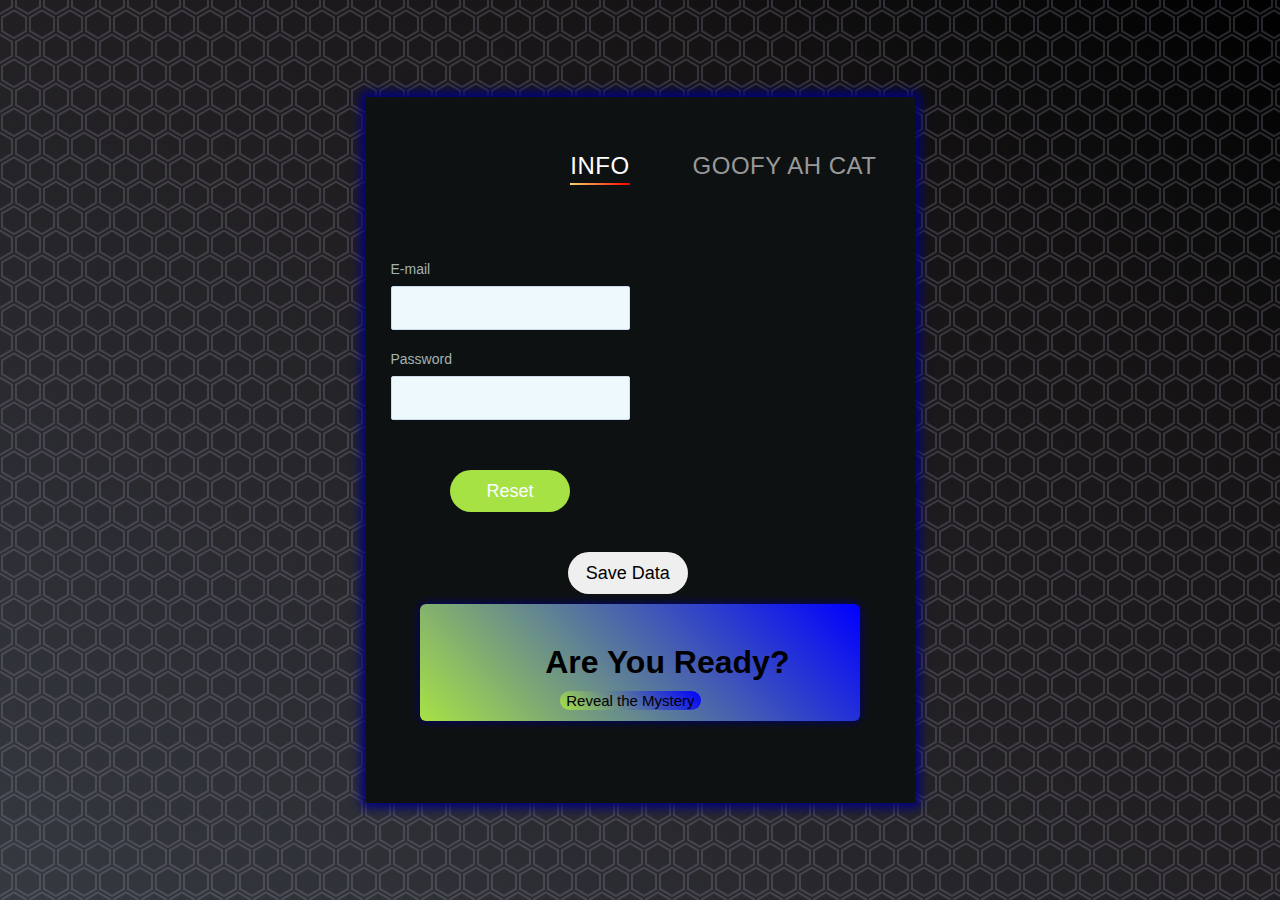
==== Html_A/index.html @ a7331873 "I wove Midtewms" ====
<!DOCTYPE html>
<html lang="en">

<head>
    <meta charset="UTF-8">
    <title> Animated Form</title>

    <head>
        <meta charset="UTF-8">
        <title>Anim</title>
        <link href='https://fonts.googleapis.com/css?family=Roboto' rel='stylesheet' type='text/css'>
    </head>
    <link rel="stylesheet" href="./style.css">

</head>

<body>
    <section class="forms-section">
        <h1 class="section-title"></h1>

        <div class="forms">
            <div class="form-wrapper is-active">
                <button type="button" class="switcher switcher-login">
                    Info
                    <span class="underline"></span>
                </button>
                <form class="form form-login">
                    <fieldset>
                        <legend>Please, enter your email and password.</legend>
                        <div class="input-block">
                            <label for="login-email">E-mail</label>
                            <input id="login-email" type="email">
                        </div>
                        <div class="input-block">
                            <label for="login-password">Password</label>
                            <input id="login-password" type="password">
                        </div>
                    </fieldset>
                    <button type="submit" class="btn btn-login" id="toggleBtn" onclick="saveData()">Reset</button>
                </form>
                <button type="submit" class="tester" id="btnTest" onclick="saveData()">Save Data</button>
            </div>
            <div class="form-wrapper">
                <button type="button" class="switcher switcher-signup">
                    Goofy ah Cat
                    <span class="underline"></span>
                </button>
                <form class="form form-signup">
                    <fieldset>
                        <div class="cat-photo">
                            <img src="https://bit.ly/fcc-relaxing-cat" height="200px" width="200px" alt="supposed to be a funny cat">
                        </div>
                        <div id="gay-cat" class="gay-cat">This cat is special</div>
                    </fieldset>
                    <button type="submit" class="btn-signup">Continue</button>
                </form>
            </div>
        </div>
        <div class="container">
            <h1 class="header" id="header"> Are You Ready?</h1>
            <h1 class="header2" id="header2"> You Were Not Ready</h1>
            <div class="buttonRev">
                <button class="mysteryReveal" id="btnID" onclick="show()">Reveal the Mystery</button>
            </div>
            <div class="buttonHide">
                <button class="mysteryHide" id="btnID2" onclick="hide()">Remove the messed up cat</button>
            </div>
            <div class="dogPhoto">
                <img id="image" src="" alt="Supposed to be a dog lol">
            </div>

        <div>
        <h2 class="email-value" id="email-value">Email:</h2>            
        </div>
        <div>
        <h2 class="password-value" id="password-value">Password:</h2>
        </div>
        </div>
    </section>
    <script src="./script.js"></script>
</body>

</html>










<!-- <div class="row">
            <input type="text" placeholder="text" />
            <div class="icon">
                <i class="fa fa-search"></i>
                <i class="fa-solid fa-xmark"></i>
            </div> -->


<!-- 
    <section class="container2">
        <span></span>
        <span></span>
        <span></span>
        <span></span>
        <span></span>
        <span></span>
    </section>
    <script src="https://code.jquery.com/jquery-3.6.1.js"></script>
    <script src="https://code.jquery.com/ui/1.13.2/jquery-ui.js"></script> -->
---- Html_A/style.css ----
*,*::before,*::after {
  box-sizing: border-box;
}

body {
  margin: 0;
  font-family: Arial, Helvetica, sans-serif;
  background: url("data:image/svg+xml,%3Csvg xmlns='http://www.w3.org/2000/svg' width='28' height='49' viewBox='0 0 28 49'%3E%3Cg fill-rule='evenodd'%3E%3Cg id='hexagons' fill='%239C92AC' fill-opacity='0.25' fill-rule='nonzero'%3E%3Cpath d='M13.99 9.25l13 7.5v15l-13 7.5L1 31.75v-15l12.99-7.5zM3 17.9v12.7l10.99 6.34 11-6.35V17.9l-11-6.34L3 17.9zM0 15l12.98-7.5V0h-2v6.35L0 12.69v2.3zm0 18.5L12.98 41v8h-2v-6.85L0 35.81v-2.3zM15 0v7.5L27.99 15H28v-2.31h-.01L17 6.35V0h-2zm0 49v-8l12.99-7.5H28v2.31h-.01L17 42.15V49h-2z'/%3E%3C/g%3E%3C/g%3E%3C/svg%3E"), linear-gradient(to right top, #343a40, #2b2c31, #211f22, #151314, #000000);; 
  height: 100vh;
  overflow: hidden;
  display: flex;
  justify-content: center;
  align-items: center;
  /* overflow-y: auto; */
  
}


.forms-section {
  /* change this */
  background-color: #0e1111;
  box-shadow: navy 0 0 10px 5px;
  display: flex;
  flex-direction: column;
  justify-content: center;
  align-items: center;
}

/* i love you more <3 */
.section-title {
  margin-top: 10%;
  font-size: 0px;
  letter-spacing: 1px;
  color: #fff;}

.forms {
  display: flex;
  align-items: flex-start;
  margin-top: 0px;
}

.form-wrapper {
  animation: hideLayer .3s ease-out forwards;
}

.form-wrapper.is-active {
  animation: showLayer .3s ease-in forwards;
}

@keyframes showLayer {
  50% {
    z-index: 1;
  }
  100% {
    z-index: 1;
  }
}

@keyframes hideLayer {
  0% {
    z-index: 1;
  }
  49.999% {
    z-index: 1;
  }
}

.switcher {
  position: relative;
  cursor: pointer;
  display: block;
  margin-right: auto;
  margin-left: auto;
  padding: 0;
  text-transform: uppercase;
  font-family: inherit;
  font-size: 24px;
  letter-spacing: .5px;
  color: #999;
  background-color: transparent;
  border: none;
  outline: none;
  transform: translateX(0);
  transition: all .3s ease-out;
}

.form-wrapper.is-active .switcher-login {
  color: #fff;
  transform: translateX(90px);
}

.form-wrapper.is-active .switcher-signup {
  color: #fff;
  transform: translateX(-90px);
}

.underline {
  position: absolute;
  bottom: -5px;
  left: 0;
  overflow: hidden;
  pointer-events: none;
  width: 100%;
  height: 2px;
}

.underline::before {
  content: '';
  position: absolute;
  top: 0;
  left: inherit;
  display: block;
  width: inherit;
  height: inherit;
  background: linear-gradient(to right, #f6d365, red);
  transition: transform .2s ease-out;
}

.switcher-login .underline::before {
  transform: translateX(101%);
}

.switcher-signup .underline::before {
  transform: translateX(-101%);
}

.form-wrapper.is-active .underline::before {
  transform: translateX(0);
}

.form {
	overflow: hidden;
	min-width: 260px;
	margin-top: 50px;
	padding: 30px 25px;
  border-radius: 5px;
	transform-origin: top;
}

.form-login {
	animation: hideLogin .3s ease-out forwards;
}

.form-wrapper.is-active .form-login {
	animation: showLogin .3s ease-in forwards;
}

@keyframes showLogin {
	0% {
		background: #d7e7f1;
		transform: translate(40%, 10px);
	}
	50% {
		transform: translate(0, 0);
	}
	100% {
		background-color:	#232b2b;
    box-shadow: green 0px 0px 10px 0px;
		transform: translate(35%, -20px);
	}
}

@keyframes hideLogin {
	0% {
		background-color: #fff;
		transform: translate(35%, -20px);
	}
	50% {
		transform: translate(0, 0);
	}
	100% {
		background: grey;
    box-shadow: red 0px 0px 10px 0px;
		transform: translate(40%, 10px);
	}
}

.form-signup {
  animation: hideSignup .3s ease-out forwards;
}

.form-wrapper.is-active .form-signup {
  animation: showSignup .3s ease-in forwards;
}

@keyframes showSignup {
  0% {
    background: #d7e7f1;
    transform: translate(-40%, 10px) scaleY(.8);
  }
  50% {
    transform: translate(0, 0) scaleY(.8);
  }
  100% {
    background-color:	#232b2b;
    box-shadow: lime 0px 0px 10px 0px;
    transform: translate(-35%, -20px) scaleY(1);
  }
}

@keyframes hideSignup {
  0% {
    background-color: #fff;
    transform: translate(-35%, -20px) scaleY(1);
  }
  50% {
    transform: translate(0, 0) scaleY(.8);
  }
  100% {
    background: grey;
    box-shadow: red 0px 0px 10px 0px;
    transform: translate(-40%, 10px) scaleY(.8);
  }
}

.form fieldset {
	position: relative;
	opacity: 0;
	margin: 0;
	padding: 0;
	border: 0;
	transition: all .3s ease-out;
}

.form-login fieldset {
	transform: translateX(-50%);
}

.form-signup fieldset {
	transform: translateX(50%);
}

.form-wrapper .cat-photo {
  margin-left: 3%;
  margin-right: auto;
  justify-content: center;
  align-items: center;
}

.form-wrapper .gay-cat {
  padding-left: 10px;
  justify-content: center;
  align-items: center;
}

.form-wrapper.is-active fieldset {
	opacity: 1;
	transform: translateX(0);
	transition: opacity .4s ease-in, transform .35s ease-in;
}

.form legend {
	position: absolute;
	overflow: hidden;
	width: 1px;
	height: 1px;
	clip: rect(0 0 0 0);
}

.input-block {
	margin-bottom: 20px;
}

.input-block label {
	font-size: 14px;
  color: #a1b4b4;
}

.input-block .cat-photo {
  size: 10px;
}

.input-block input {
	display: block;
	width: 100%;
	margin-top: 8px;
	padding-right: 15px;
	padding-left: 15px;
	font-size: 16px;
	line-height: 40px;
	color: #3b4465;
  background: #eef9fe;
  border: 1px solid #cddbef;
  border-radius: 2px;
}

.form [type='submit'] {
	opacity: 0;
	display: block;
	min-width: 120px;
	margin: 30px auto 10px;
	font-size: 18px;
	line-height: 40px;
	border-radius: 25px;
	border: none;
	transition: all .3s ease-out;
}

.form-signup button:hover {
  background-color: turquoise;
  color: #000000;
  cursor: pointer;
}

.form-login button:hover {
  background-color: turquoise;
  color: #000000;
  cursor: pointer;
}

.form-wrapper.is-active .form [type='submit'] {
	opacity: 1;
	transform: translateX(0);
	transition: all .4s ease-in; 
}

.btn-login {
	color: #fbfdff;
	background: #a7e245;
	transform: translateX(-30%);
}

.btn-signup {
  background-color: #a7e245;
	color: #fbfdff;
	transform: translateX(30%);
}

.container .header {
  display: block;
  margin-top: 10px;
  margin-bottom: 10px;
  margin-left: 25%;
  margin-right: auto;
  color: black;
  justify-content: center;
  align-items: center;
}

.container .header2 {
  display: none;
  margin-top: 10px;
  margin-bottom: 10px;
  margin-left: 17%;
  margin-right: auto;
  color: black;
  justify-content: center;
  align-items: center;
}

.container {
  opacity: 1;
  position: relative;
  max-width: 90;
  width: 80%;
  border-radius: 6px;
  padding: 30px;
  margin: 0 15px;
  background: linear-gradient(45deg, #a7e245, blue);
  box-shadow: navy 0px 0px 10px 0px;
  margin-bottom: 15%;
}

.container .form-next-page {
  color: #000000;
}

.buttonRev .mysteryReveal{
  align-items: center;
  justify-content: center;
  margin-left: 25%;
  font-size: 15px;
  border: #000000;
  border-radius: 30px;
  position: absolute;
  background: linear-gradient(45deg, #a7e245, blue);
}



@keyframes changeButton {
  0% {
    background: inherit;
  }

  25% {
    background: lime;
  }

  50% {
    background: cyan;
  }

  75% {
    background: orange;
  }

  100% {
    background: red;
  }
}

.buttonRev button:hover {
  animation: changeButton 2s ease-in-out infinite alternate;
  background-color: red;
  cursor: pointer;
}

#image {
  display: none;
  margin-left: 20%;
  width: 200px;
  height: 150px;
} 


.buttonHide .mysteryHide {
  display: none;
  align-items: center;
  justify-content: center;
  margin-left: 18%;
  margin-top: 35%;
  font-size: 15px;
  border: #000000;
  border-radius: 30px;
  position: absolute;
  background: linear-gradient(45deg, #a7e245, blue);
}

.buttonHide button:hover {
  animation: changeButton 1s ease-in-out infinite alternate;
  background-color: red;
  cursor: pointer;
}

.container .email-value {
  margin-top: 15%;
  margin-left: 40%;
  font-size: 20px;
  color: #000000;
  display: none;
}

.container .password-value {
  margin-left: 29%;
  font-size: 20px;
  color: #000000;
  display: none;
}


.tester {
  margin-left: 70%;
  opacity: 1;
	display: block;
	min-width: 120px;
	font-size: 18px;
	line-height: 40px;
	border-radius: 25px;
	border: none;
  margin-bottom: 10px;
  animation: rainbow 3s ease-in-out infinite alternate;
}

.tester:hover {
  background-color: #FFFF33;
  animation: null;
  transition: all .3s ease-out;
  box-shadow: #FFFF33 0px 0px 10px 0px;
  transform: scale(1.1);
  cursor: pointer;
}

@keyframes blink {
  0% {
    background-color: black;
  }
  50% {
    background-color: black;
    box-shadow: lime 0px 0px 10px 0px;
  }

  100% {
    background-color: black;
    box-shadow: lime 0px 0px 10px 0px;
  }
}

@keyframes rainbow {
  0% {
    background: inherit;
  }

  16% {
    background: red;
  }

  32% {
    background: orange;
  }

  48% {
    background: yellow;
  }

  64% {
    background: green;
  }

  80% {
    background: blue;
  }

  100% {
    background: purple;
  }
}






/* 
.container2 {
  width: 20%;
  height: 20%;
  display: flex;
  justify-content: center;
  align-items: center;
  background-color: transparent;
  filter: contrast(50);
  overflow: hidden;
}

.container2 span {
  width: 100px;
  height: 100px;
  background: #fff;
  display: inline-block;
  border-radius: 50%;
  filter: blur(25px);
  animation: animate 5s ease-in-out infinite;
}

@keyframes animate {
  0%,
  100% {
    margin: 10px;
  }

  50% {
    margin: -50px;
  }
} */





/* 
@keyframes showContainer {
  0% {
    opacity: 0;
  }
  100% {
    opacity: 1;
  }
}

@keyframes hideContainer {
  0% {
    opacity: 1;
  }
  100% {
    opacity: 0;
  }
} */



/* Testing */
/* 
.row {
  display: flex;
  background: linear-gradient(45deg, #a7e245, blue);
  border-radius: 100px;
  border: 1px solid #3b3b3b;
}

.row input {
  background: transparent;
  color: #fff;
  font-weight: 600;
  font-size: 15px;
  border: none;
  padding: 0;
  width: 0;
  outline: none;
  transition: all 0.2s;
}

.icon {
  display: flex;
  align-items: center;
  justify-content: center;
  width: 45px;
  height: 45px;
  margin: 7px;
  border-radius: 50%;
  background: #ffffff;
}

.icon i {
  position: absolute;
  color: #222222;
}

.icon .fa-xmark {
  opacity: 0;
}

.container:hover input,
input:focus,
input:not(:placeholder-shown) {
  width: 250px;
  padding-left: 1.5rem;
}

.container:hover .fa-xmark,
input:focus ~ .icon .fa-xmark,
input:not(:placeholder-shown) ~ .icon .fa-xmark {
  opacity: 1;
}

.container:hover .fa-search,
input:focus ~ .icon .fa-search,
input:not(:placeholder-shown) ~ .icon .fa-search {
  opacity: 0;
} */
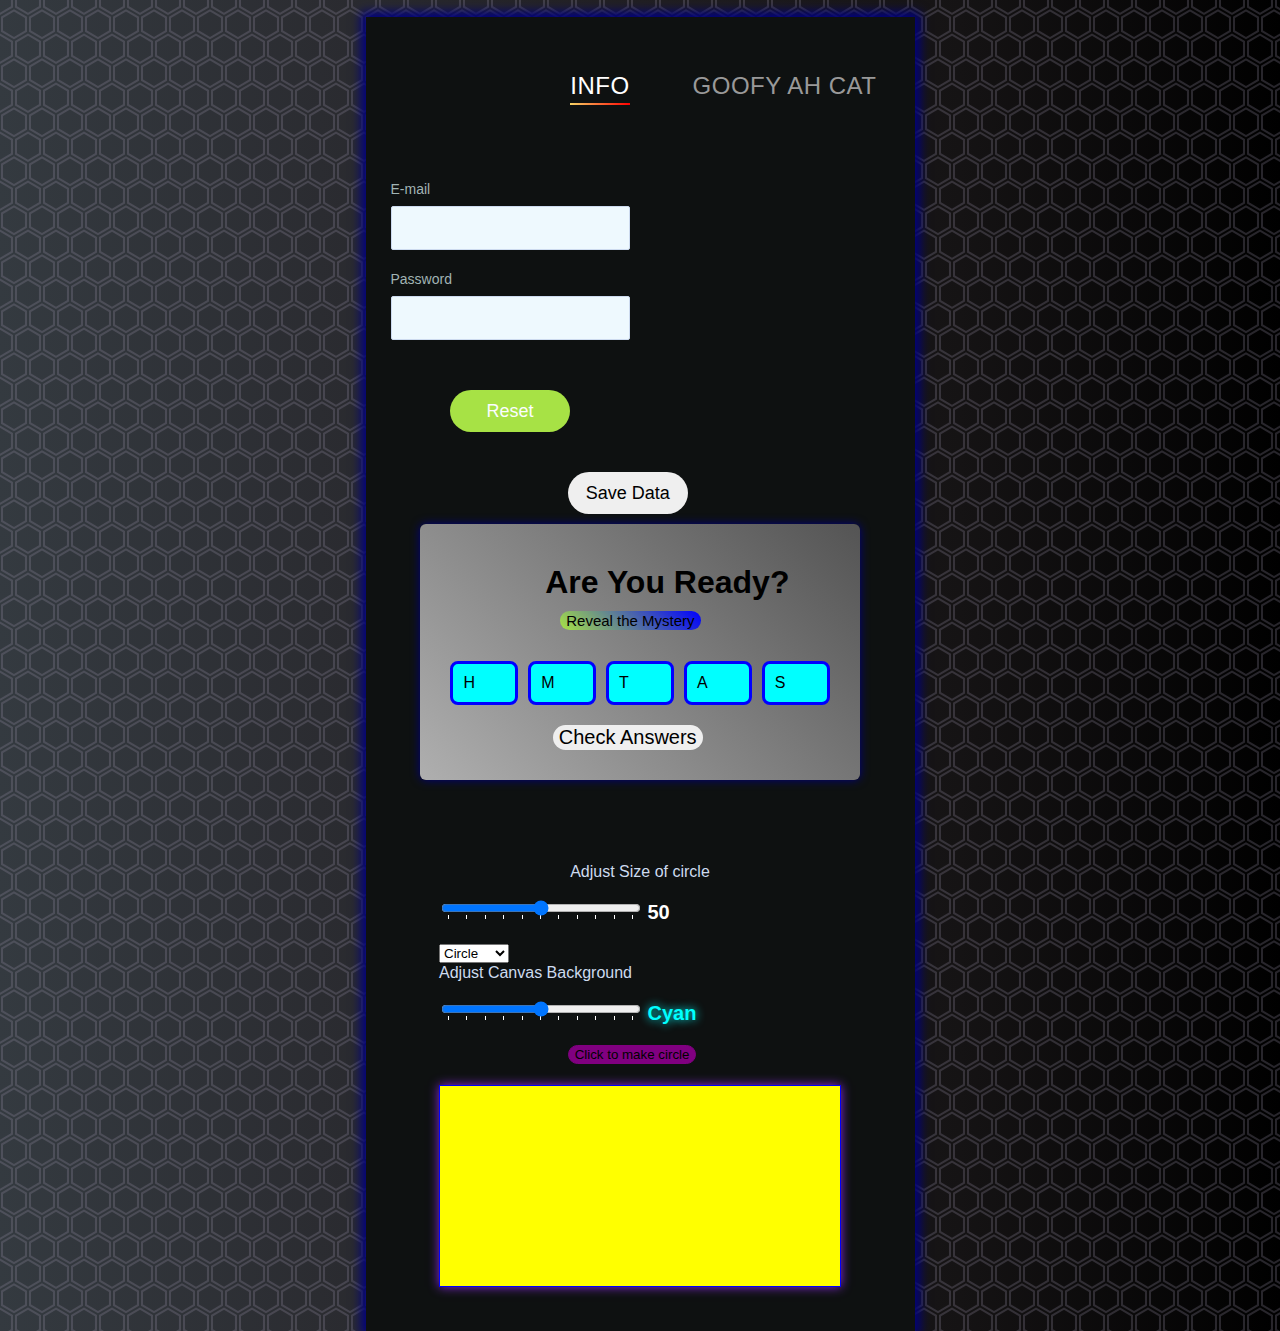
==== commit b2d02f6d: "I saw a cat playing piano" ====
--- a/Html_A/index.html
+++ b/Html_A/index.html
@@ -48,7 +48,8 @@
                 <form class="form form-signup">
                     <fieldset>
                         <div class="cat-photo">
-                            <img src="https://bit.ly/fcc-relaxing-cat" height="200px" width="200px" alt="supposed to be a funny cat">
+                            <img src="https://bit.ly/fcc-relaxing-cat" height="200px" width="200px"
+                                alt="supposed to be a funny cat">
                         </div>
                         <div id="gay-cat" class="gay-cat">This cat is special</div>
                     </fieldset>
@@ -69,14 +70,77 @@
                 <img id="image" src="" alt="Supposed to be a dog lol">
             </div>
 
-        <div>
-        <h2 class="email-value" id="email-value">Email:</h2>            
+            <div>
+                <h2 class="email-value" id="email-value">Email:</h2>
+            </div>
+            <div>
+                <h2 class="password-value" id="password-value">Password:</h2>
+            </div>
+            <div class="container3">
+                <div draggable="true" class="box">M</div>
+                <div draggable="true" class="box">A</div>
+                <div draggable="true" class="box">T</div>
+                <div draggable="true" class="box">H</div>
+                <div draggable="true" class="box">S</div>
+            </div>
+            <button class="match_check" id="match_check">Check Answers</button>
         </div>
-        <div>
-        <h2 class="password-value" id="password-value">Password:</h2>
+        <div class="adjust_text">Adjust Size of circle</div>
+        <div class="sliders">
+            <input type="range" min="0" max="100" value="50" class="slider" id="myRange" step="10" list="size_range" oninput="rangeValue.innerText = this.value">
+            <datalist id="size_range">
+                <option>0</option>
+                <option>10</option>
+                <option>20</option>
+                <option>30</option>
+                <option>40</option>
+                <option>50</option>
+                <option>60</option>
+                <option>70</option>
+                <option>80</option>
+                <option>90</option>
+                <option>100</option>
+                </datalist>
+                
+                <p id="rangeValue" class="rangeValue">50</p>
+
+        <!-- make a selection system to select what shape to draw -->
+        <div class="shape_select">
+            <select id="shape_select">
+                <option value="circle">Circle</option>
+                <option value="square">Square</option>
+                <option value="triangle">Triangle</option>
+            </select>
+        
+        <div class="adjust_text">Adjust Canvas Background</div>
+        <input type="range" min="0" max="100" value="50" class="slider2" id="myRange2" step="10" list="size_range2" oninput="changeValue()">
+        <datalist id="size_range2">
+            <option>0</option>
+            <option>10</option>
+            <option>20</option>
+            <option>30</option>
+            <option>40</option>
+            <option>50</option>
+            <option>60</option>
+            <option>70</option>
+            <option>80</option>
+            <option>90</option>
+            <option>100</option>
+            <option></option>
+            </datalist>
+
+            <p id="rangeValue2" class="rangeValue2">Cyan</p>
         </div>
+        <div class="container_circle">
+            <div class="button">
+                <button class="circleBtn" id="circleBtn" onclick="drawCircle2()">Click to make circle</button>
+            </div>
+            <canvas class="canvas" id="canvas" width="400" height="200"></canvas>
         </div>
     </section>
+
+    
+    </div>
     <script src="./script.js"></script>
 </body>
 
--- a/Html_A/style.css
+++ b/Html_A/style.css
@@ -6,13 +6,13 @@
 body {
   margin: 0;
   font-family: Arial, Helvetica, sans-serif;
-  background: url("data:image/svg+xml,%3Csvg xmlns='http://www.w3.org/2000/svg' width='28' height='49' viewBox='0 0 28 49'%3E%3Cg fill-rule='evenodd'%3E%3Cg id='hexagons' fill='%239C92AC' fill-opacity='0.25' fill-rule='nonzero'%3E%3Cpath d='M13.99 9.25l13 7.5v15l-13 7.5L1 31.75v-15l12.99-7.5zM3 17.9v12.7l10.99 6.34 11-6.35V17.9l-11-6.34L3 17.9zM0 15l12.98-7.5V0h-2v6.35L0 12.69v2.3zm0 18.5L12.98 41v8h-2v-6.85L0 35.81v-2.3zM15 0v7.5L27.99 15H28v-2.31h-.01L17 6.35V0h-2zm0 49v-8l12.99-7.5H28v2.31h-.01L17 42.15V49h-2z'/%3E%3C/g%3E%3C/g%3E%3C/svg%3E"), linear-gradient(to right top, #343a40, #2b2c31, #211f22, #151314, #000000);; 
+  background: url("data:image/svg+xml,%3Csvg xmlns='http://www.w3.org/2000/svg' width='28' height='49' viewBox='0 0 28 49'%3E%3Cg fill-rule='evenodd'%3E%3Cg id='hexagons' fill='%239C92AC' fill-opacity='0.25' fill-rule='nonzero'%3E%3Cpath d='M13.99 9.25l13 7.5v15l-13 7.5L1 31.75v-15l12.99-7.5zM3 17.9v12.7l10.99 6.34 11-6.35V17.9l-11-6.34L3 17.9zM0 15l12.98-7.5V0h-2v6.35L0 12.69v2.3zm0 18.5L12.98 41v8h-2v-6.85L0 35.81v-2.3zM15 0v7.5L27.99 15H28v-2.31h-.01L17 6.35V0h-2zm0 49v-8l12.99-7.5H28v2.31h-.01L17 42.15V49h-2z'/%3E%3C/g%3E%3C/g%3E%3C/svg%3E"), linear-gradient(to right, #343a40, #2b2c31, #211f22, #151314, #000000);; 
   height: 100vh;
   overflow: hidden;
   display: flex;
   justify-content: center;
   align-items: center;
-  /* overflow-y: auto; */
+  overflow-y: auto;
   
 }
 
@@ -25,6 +25,7 @@
   flex-direction: column;
   justify-content: center;
   align-items: center;
+  margin-top: 35%;
 }
 
 /* i love you more <3 */
@@ -357,7 +358,8 @@
   border-radius: 6px;
   padding: 30px;
   margin: 0 15px;
-  background: linear-gradient(45deg, #a7e245, blue);
+  /* background: linear-gradient(45deg, #a7e245, blue); */
+  background: linear-gradient(45deg, rgb(175, 175, 175), rgb(84, 84, 84));
   box-shadow: navy 0px 0px 10px 0px;
   margin-bottom: 15%;
 }
@@ -437,6 +439,7 @@
 .container .email-value {
   margin-top: 15%;
   margin-left: 40%;
+  margin-right: auto;
   font-size: 20px;
   color: #000000;
   display: none;
@@ -444,6 +447,7 @@
 
 .container .password-value {
   margin-left: 29%;
+  margin-right: auto;
   font-size: 20px;
   color: #000000;
   display: none;
@@ -460,7 +464,7 @@
 	border-radius: 25px;
 	border: none;
   margin-bottom: 10px;
-  animation: rainbow 3s ease-in-out infinite alternate;
+  animation: breath 3s ease-in infinite alternate;
 }
 
 .tester:hover {
@@ -487,37 +491,126 @@
   }
 }
 
-@keyframes rainbow {
+@keyframes breath {
   0% {
-    background: inherit;
-  }
-
-  16% {
-    background: red;
-  }
-
-  32% {
-    background: orange;
-  }
-
-  48% {
-    background: yellow;
-  }
-
-  64% {
-    background: green;
-  }
-
-  80% {
-    background: blue;
-  }
-
-  100% {
-    background: purple;
-  }
-}
-
-
+    background: rgb(41, 41, 41);
+  }
+
+  10% {
+    background: rgb(93, 92, 92);
+  }
+
+  20% {
+    background: rgb(156, 156, 156);
+  }
+
+  30% {
+    background: lightgrey;
+  }
+}
+
+.container3 {
+  display: grid;
+  grid-template-columns: repeat(5, 1fr);
+  gap: 10px;
+}
+
+.box {
+  margin-top: 50px;
+  border: 3px solid blue;
+  background-color: cyan;
+  border-radius: .5em;
+  padding: 10px;
+  cursor: move;
+}
+
+.slider {
+  margin-bottom: 10px;
+  width: 200px;
+  color: white;
+  background: #fcfcfc;
+  border-radius: 20px;
+}
+
+.rangeValue {
+  display: inline-block;
+  width: 0px;
+  text-align: center;
+  color: #fff;
+  font-size: 20px;
+  font-weight: bold;
+}
+
+.slider2 {
+  margin-bottom: 10px;
+  width: 200px;
+  color: white;
+  background: #fcfcfc;
+  border-radius: 20px;
+}
+
+.rangeValue2 {
+  display: inline-block;
+  width: 0px;
+  text-align: center;
+  color: cyan;
+  font-size: 20px;
+  font-weight: bold;
+  text-shadow: cyan 0px 0px 10px;
+}
+
+.slider2 {
+  margin-bottom: 10px;
+  width: 200px;
+}
+
+.canvas {
+  border: 1px solid blue;
+  box-shadow: blueviolet 0px 0px 10px 0px;
+  margin-bottom: 10%;
+  background-color: yellow;
+}
+
+.match_check {
+  font-size: 20px;
+  border-radius: 25px;
+  animation: breath 2s ease-out infinite alternate;
+  margin-left: 27%;
+  margin-top: 20px;
+  border: none;
+}
+
+.match_check:hover {
+  background-color: #FFFF33;
+  animation: null;
+  transition: all .3s ease-out;
+  box-shadow: #FFFF33 0px 0px 10px 0px;
+  transform: scale(1.1);
+  cursor: pointer;
+}
+
+.adjust_text {
+  margin-top: 1px;
+  color: #cddbef;
+}
+
+.circleBtn {
+  margin-left: 32%;
+  margin-bottom: 5%;
+  border-radius: 40px;
+  border: 1px solid purple;
+  background-color: purple;
+  color: #000;
+}
+
+
+.circleBtn:hover {
+  background-color: #FFFF33;
+  box-shadow: #FFFF33 0px 0px 10px 0px ;
+  transition: all 2s ease-out;
+  /* transform: rotate(360deg); */
+  cursor: pointer;
+}
 
 
 
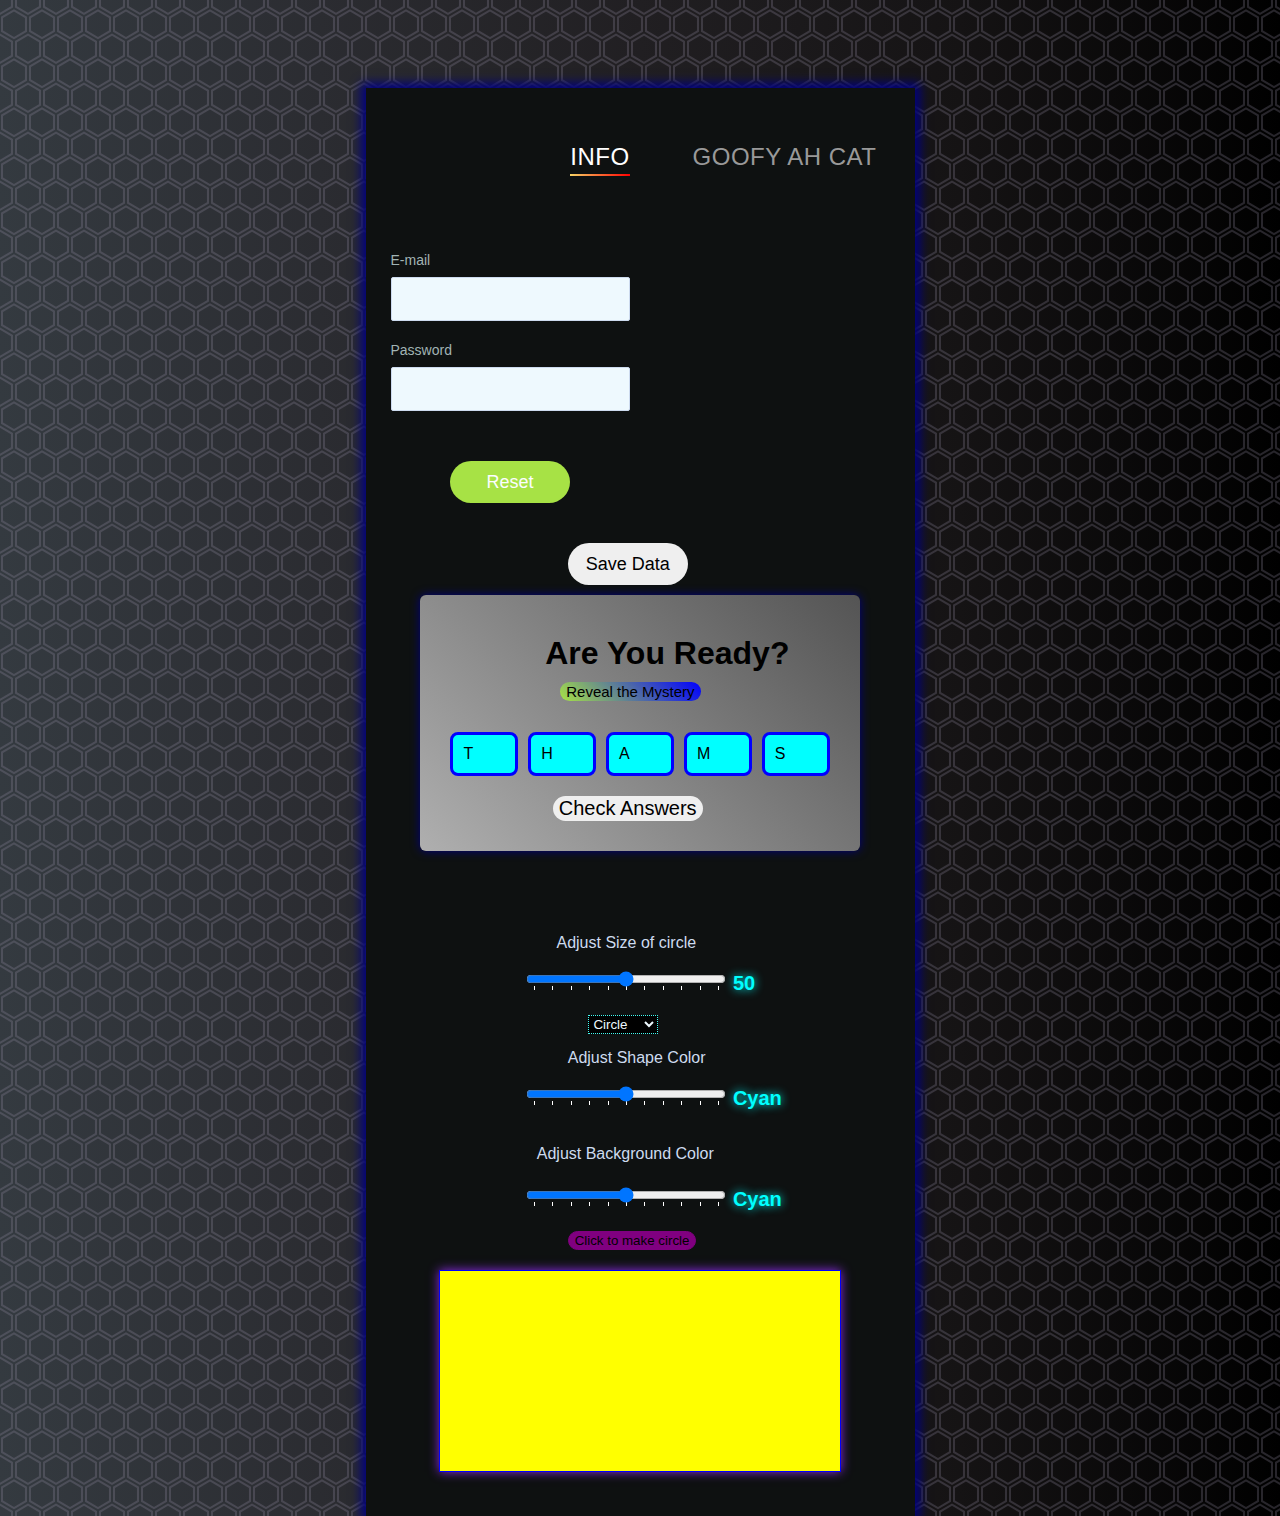
==== commit f21a9a95: "6:17 of Fade To Black(Remastered) - Metallica" ====
--- a/Html_A/index.html
+++ b/Html_A/index.html
@@ -9,8 +9,10 @@
         <meta charset="UTF-8">
         <title>Anim</title>
         <link href='https://fonts.googleapis.com/css?family=Roboto' rel='stylesheet' type='text/css'>
+        <!-- <link href="./TTT.css" rel="stylesheet"></link> -->
+        <link rel="stylesheet" href="./style.css">
+
     </head>
-    <link rel="stylesheet" href="./style.css">
 
 </head>
 
@@ -87,7 +89,8 @@
         </div>
         <div class="adjust_text">Adjust Size of circle</div>
         <div class="sliders">
-            <input type="range" min="0" max="100" value="50" class="slider" id="myRange" step="10" list="size_range" oninput="rangeValue.innerText = this.value">
+            <input type="range" min="0" max="100" value="50" class="slider" id="myRange" step="10" list="size_range"
+                oninput="rangeValue.innerText = this.value">
             <datalist id="size_range">
                 <option>0</option>
                 <option>10</option>
@@ -100,36 +103,57 @@
                 <option>80</option>
                 <option>90</option>
                 <option>100</option>
-                </datalist>
-                
-                <p id="rangeValue" class="rangeValue">50</p>
-
-        <!-- make a selection system to select what shape to draw -->
-        <div class="shape_select">
-            <select id="shape_select">
-                <option value="circle">Circle</option>
-                <option value="square">Square</option>
-                <option value="triangle">Triangle</option>
-            </select>
-        
-        <div class="adjust_text">Adjust Canvas Background</div>
-        <input type="range" min="0" max="100" value="50" class="slider2" id="myRange2" step="10" list="size_range2" oninput="changeValue()">
-        <datalist id="size_range2">
-            <option>0</option>
-            <option>10</option>
-            <option>20</option>
-            <option>30</option>
-            <option>40</option>
-            <option>50</option>
-            <option>60</option>
-            <option>70</option>
-            <option>80</option>
-            <option>90</option>
-            <option>100</option>
-            <option></option>
             </datalist>
 
+            <p id="rangeValue" class="rangeValue">50</p>
+
+            <div class="shape_select">
+                <select class="shape_selecter" is="shape_selecter">
+                    <option value="circle">Circle</option>
+                    <option value="square">Square</option>
+                    <option value="triangle">Triangle</option>
+                </select>
+            </div>
+            <div class="adjust_text2">Adjust Shape Color</div>
+            <input type="range" min="0" max="100" value="50" class="slider2" id="myRange2" step="10" list="size_range2"
+                oninput="changeValue()">
+            <datalist id="size_range2">
+                <option>0</option>
+                <option>10</option>
+                <option>20</option>
+                <option>30</option>
+                <option>40</option>
+                <option>50</option>
+                <option>60</option>
+                <option>70</option>
+                <option>80</option>
+                <option>90</option>
+                <option>100</option>
+                <option></option>
+            </datalist>
+
             <p id="rangeValue2" class="rangeValue2">Cyan</p>
+
+            <div class="adjust_text3">Adjust Background Color</div>
+            <input type="range" min="0" max="100" value="50" class="slider3" id="myRange3" step="10" list="size_range3"
+                oninput="changeValue2()">
+            <datalist id="size_range3">
+                <option>0</option>
+                <option>10</option>
+                <option>20</option>
+                <option>30</option>
+                <option>40</option>
+                <option>50</option>
+                <option>60</option>
+                <option>70</option>
+                <option>80</option>
+                <option>90</option>
+                <option>100</option>
+                <option></option>
+            </datalist>
+
+            <p id="rangeValue3" class="rangeValue3">Cyan</p>
+
         </div>
         <div class="container_circle">
             <div class="button">
@@ -138,10 +162,9 @@
             <canvas class="canvas" id="canvas" width="400" height="200"></canvas>
         </div>
     </section>
-
-    
     </div>
     <script src="./script.js"></script>
+    <!-- <script src="./TTT.js"></script> -->
 </body>
 
 </html>
@@ -152,7 +175,22 @@
 
 
 
-
+<!-- <section>
+            <h1 class="game--title">Tic Tac Toe</h1>
+            <div class="game--container">
+                <div data-cell-index="0" class="cell" id="block1"></div>
+                <div data-cell-index="1" class="cell" id="block2"></div>
+                <div data-cell-index="2" class="cell" id="block3"></div>
+                <div data-cell-index="3" class="cell" id="block4"></div>
+                <div data-cell-index="4" class="cell" id="block5"></div>
+                <div data-cell-index="5" class="cell" id="block6"></div>
+                <div data-cell-index="6" class="cell" id="block7"></div>
+                <div data-cell-index="7" class="cell" id="block8"></div>
+                <div data-cell-index="8" class="cell" id="block9"></div>
+            </div>
+            <h2 class="game--status"></h2>
+            <button class="game--restart">Restart Game</button>
+        </section> -->
 
 
 <!-- <div class="row">
--- a/Html_A/style.css
+++ b/Html_A/style.css
@@ -25,7 +25,7 @@
   flex-direction: column;
   justify-content: center;
   align-items: center;
-  margin-top: 35%;
+  margin-top: 55%;
 }
 
 /* i love you more <3 */
@@ -530,23 +530,26 @@
   color: white;
   background: #fcfcfc;
   border-radius: 20px;
+  margin-left: -5%;
 }
 
 .rangeValue {
   display: inline-block;
   width: 0px;
-  text-align: center;
-  color: #fff;
+  color: cyan;
   font-size: 20px;
   font-weight: bold;
+  text-shadow: cyan 0px 0px 10px;
+
 }
 
 .slider2 {
   margin-bottom: 10px;
   width: 200px;
   color: white;
-  background: #fcfcfc;
+  background: linear-gradient(0deg, red, lime);
   border-radius: 20px;
+  margin-left: -5%;
 }
 
 .rangeValue2 {
@@ -559,10 +562,6 @@
   text-shadow: cyan 0px 0px 10px;
 }
 
-.slider2 {
-  margin-bottom: 10px;
-  width: 200px;
-}
 
 .canvas {
   border: 1px solid blue;
@@ -592,6 +591,14 @@
 .adjust_text {
   margin-top: 1px;
   color: #cddbef;
+  margin-left: -5%;
+  
+}
+
+.adjust_text2 {
+  margin-top: 5px;
+  color: #cddbef;
+  margin-left: 15%;
 }
 
 .circleBtn {
@@ -612,8 +619,48 @@
   cursor: pointer;
 }
 
-
-
+.shape_selecter {
+  background-color: inherit;
+  background-color: #000;
+  margin-left: 25%;
+  margin-bottom: 10px;
+  transition: ease-out 0.3s;
+  color: #eef9fe;
+  border: 1px dotted #42FBF2;
+  outline: none;
+  z-index: 1;
+}
+
+.shape_selecter:hover {
+  cursor: pointer;
+  color: #fff;
+}
+
+.slider3 {
+  margin-bottom: 10px;
+  width: 200px;
+  color: white;
+  background: linear-gradient(0deg, red, lime);
+  border-radius: 20px;
+  margin-left: -5%;
+}
+
+.rangeValue3 {
+  /* margin-left: 20%; */
+  display: inline-block;
+  width: 0px;
+  text-align: center;
+  color: cyan;
+  font-size: 20px;
+  font-weight: bold;
+  text-shadow: cyan 0px 0px 10px;
+}
+
+.adjust_text3 {
+  color: #cddbef;
+  margin-bottom: 5px;
+  margin-top: 15px;
+}
 
 /* 
 .container2 {
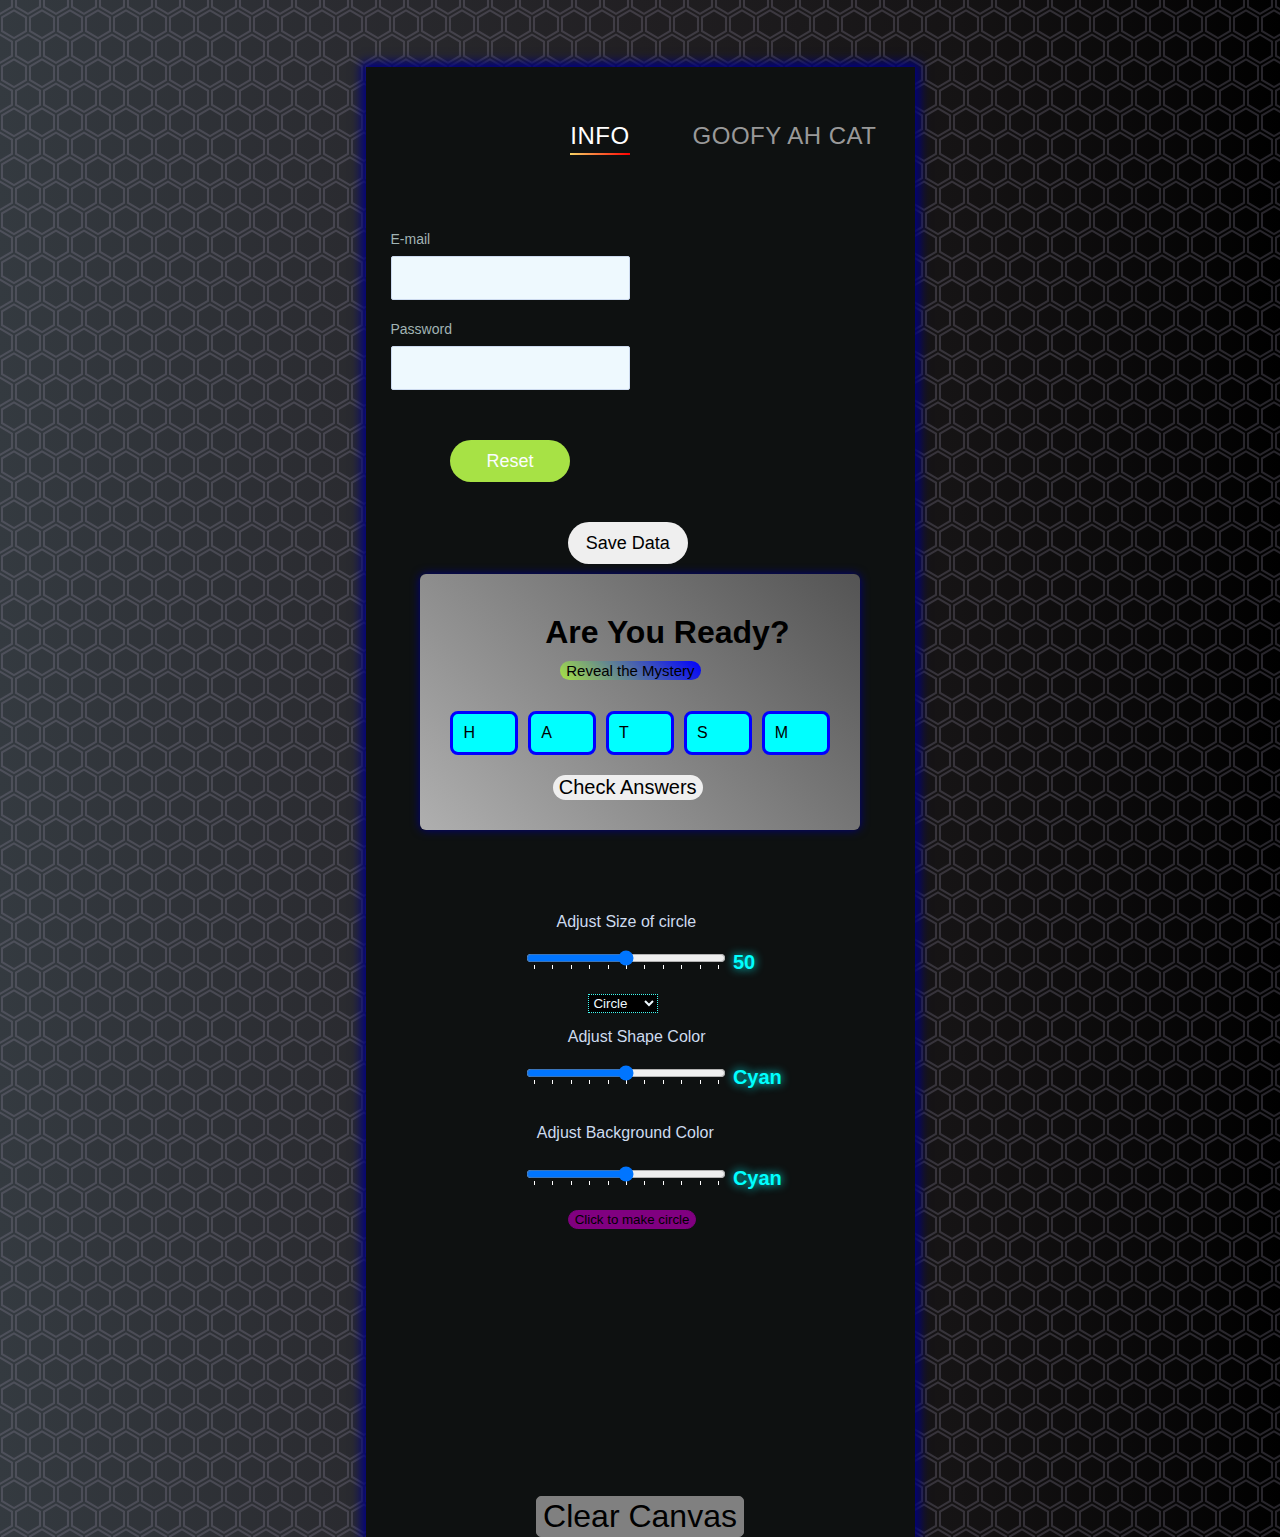
==== commit 31e2023c: "Surrender - Godsmack" ====
--- a/Html_A/index.html
+++ b/Html_A/index.html
@@ -161,6 +161,7 @@
             </div>
             <canvas class="canvas" id="canvas" width="400" height="200"></canvas>
         </div>
+        <button type="reset" class="clearCan" id="clearCan" onclick="clearCanvas()">Clear Canvas</button>
     </section>
     </div>
     <script src="./script.js"></script>
--- a/Html_A/style.css
+++ b/Html_A/style.css
@@ -564,10 +564,10 @@
 
 
 .canvas {
-  border: 1px solid blue;
-  box-shadow: blueviolet 0px 0px 10px 0px;
+  border: 1px solid transparent;
+  box-shadow: transparent 0px 0px 10px 0px;
   margin-bottom: 10%;
-  background-color: yellow;
+  background-color: transparent;
 }
 
 .match_check {
@@ -662,6 +662,19 @@
   margin-top: 15px;
 }
 
+.clearCan {
+  background-color: grey;
+  border: 1px solid grey;
+  border-radius: 5px;
+  font-size: 2rem;
+}
+
+.clearCan:hover {
+  cursor: pointer;
+  transition: all 1 ease;
+  transform: scale(1.1);
+}
+
 /* 
 .container2 {
   width: 20%;
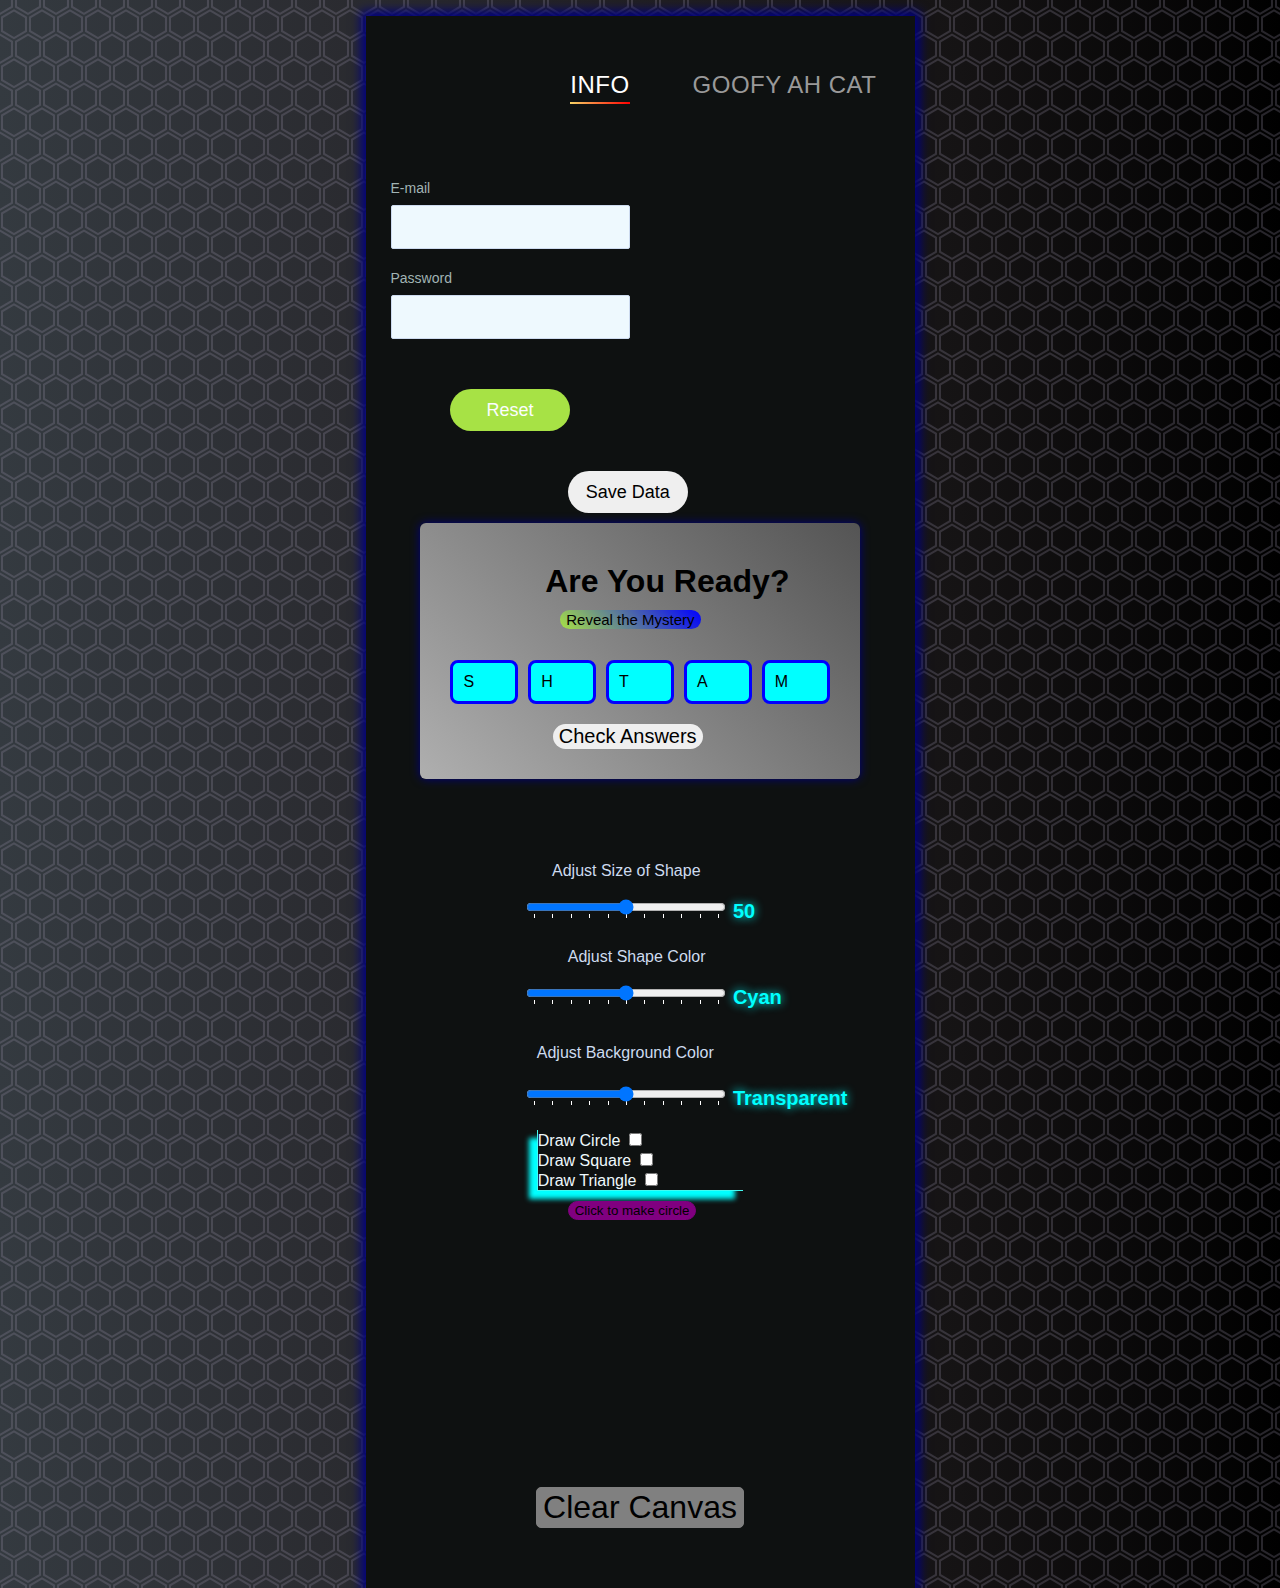
==== commit 17523698: "Working Selectors" ====
--- a/Html_A/index.html
+++ b/Html_A/index.html
@@ -3,11 +3,10 @@
 
 <head>
     <meta charset="UTF-8">
-    <title> Animated Form</title>
+    <title>Midterm Project || Kaden Morton || AP Comp. Sci.</title>
 
     <head>
         <meta charset="UTF-8">
-        <title>Anim</title>
         <link href='https://fonts.googleapis.com/css?family=Roboto' rel='stylesheet' type='text/css'>
         <!-- <link href="./TTT.css" rel="stylesheet"></link> -->
         <link rel="stylesheet" href="./style.css">
@@ -87,7 +86,7 @@
             </div>
             <button class="match_check" id="match_check">Check Answers</button>
         </div>
-        <div class="adjust_text">Adjust Size of circle</div>
+        <div class="adjust_text">Adjust Size of Shape</div>
         <div class="sliders">
             <input type="range" min="0" max="100" value="50" class="slider" id="myRange" step="10" list="size_range"
                 oninput="rangeValue.innerText = this.value">
@@ -107,13 +106,6 @@
 
             <p id="rangeValue" class="rangeValue">50</p>
 
-            <div class="shape_select">
-                <select class="shape_selecter" is="shape_selecter">
-                    <option value="circle">Circle</option>
-                    <option value="square">Square</option>
-                    <option value="triangle">Triangle</option>
-                </select>
-            </div>
             <div class="adjust_text2">Adjust Shape Color</div>
             <input type="range" min="0" max="100" value="50" class="slider2" id="myRange2" step="10" list="size_range2"
                 oninput="changeValue()">
@@ -152,7 +144,20 @@
                 <option></option>
             </datalist>
 
-            <p id="rangeValue3" class="rangeValue3">Cyan</p>
+            <p id="rangeValue3" class="rangeValue3">Transparent</p>
+            
+
+            
+            <div class="shape_select">
+                <label for="CircleCheck">Draw Circle</label>
+                <input type="checkbox" name="CircleCheck" id="CircleCheck">
+                <div></div>
+                <label for="SquareCheck">Draw Square</label>
+                <input type="checkbox" name="SquareCheck" id="SquareCheck">
+                <div></div>
+                <label for="TriangleCheck">Draw Triangle</label>
+                <input type="checkbox" name="TriangleCheck" id="TriangleCheck">
+            </div>
 
         </div>
         <div class="container_circle">
--- a/Html_A/style.css
+++ b/Html_A/style.css
@@ -13,9 +13,7 @@
   justify-content: center;
   align-items: center;
   overflow-y: auto;
-  
-}
-
+}
 
 .forms-section {
   /* change this */
@@ -26,6 +24,7 @@
   justify-content: center;
   align-items: center;
   margin-top: 55%;
+  padding-bottom: 60px;
 }
 
 /* i love you more <3 */
@@ -619,16 +618,16 @@
   cursor: pointer;
 }
 
-.shape_selecter {
+.shape_select {
   background-color: inherit;
-  background-color: #000;
-  margin-left: 25%;
   margin-bottom: 10px;
   transition: ease-out 0.3s;
   color: #eef9fe;
-  border: 1px dotted #42FBF2;
+  border: 1px solid #42FBF2;
+  border-right: none;
+  border-top: none;
   outline: none;
-  z-index: 1;
+  box-shadow: cyan -8px 8px 5px 0px;
 }
 
 .shape_selecter:hover {
@@ -667,13 +666,16 @@
   border: 1px solid grey;
   border-radius: 5px;
   font-size: 2rem;
+  transition: all 0.2s ease-out;
 }
 
 .clearCan:hover {
   cursor: pointer;
-  transition: all 1 ease;
   transform: scale(1.1);
-}
+  background-color: linear-gradient(0deg, red, lime);
+  box-shadow: #FFFF33 0px 0px 10px 0px;
+}
+
 
 /* 
 .container2 {
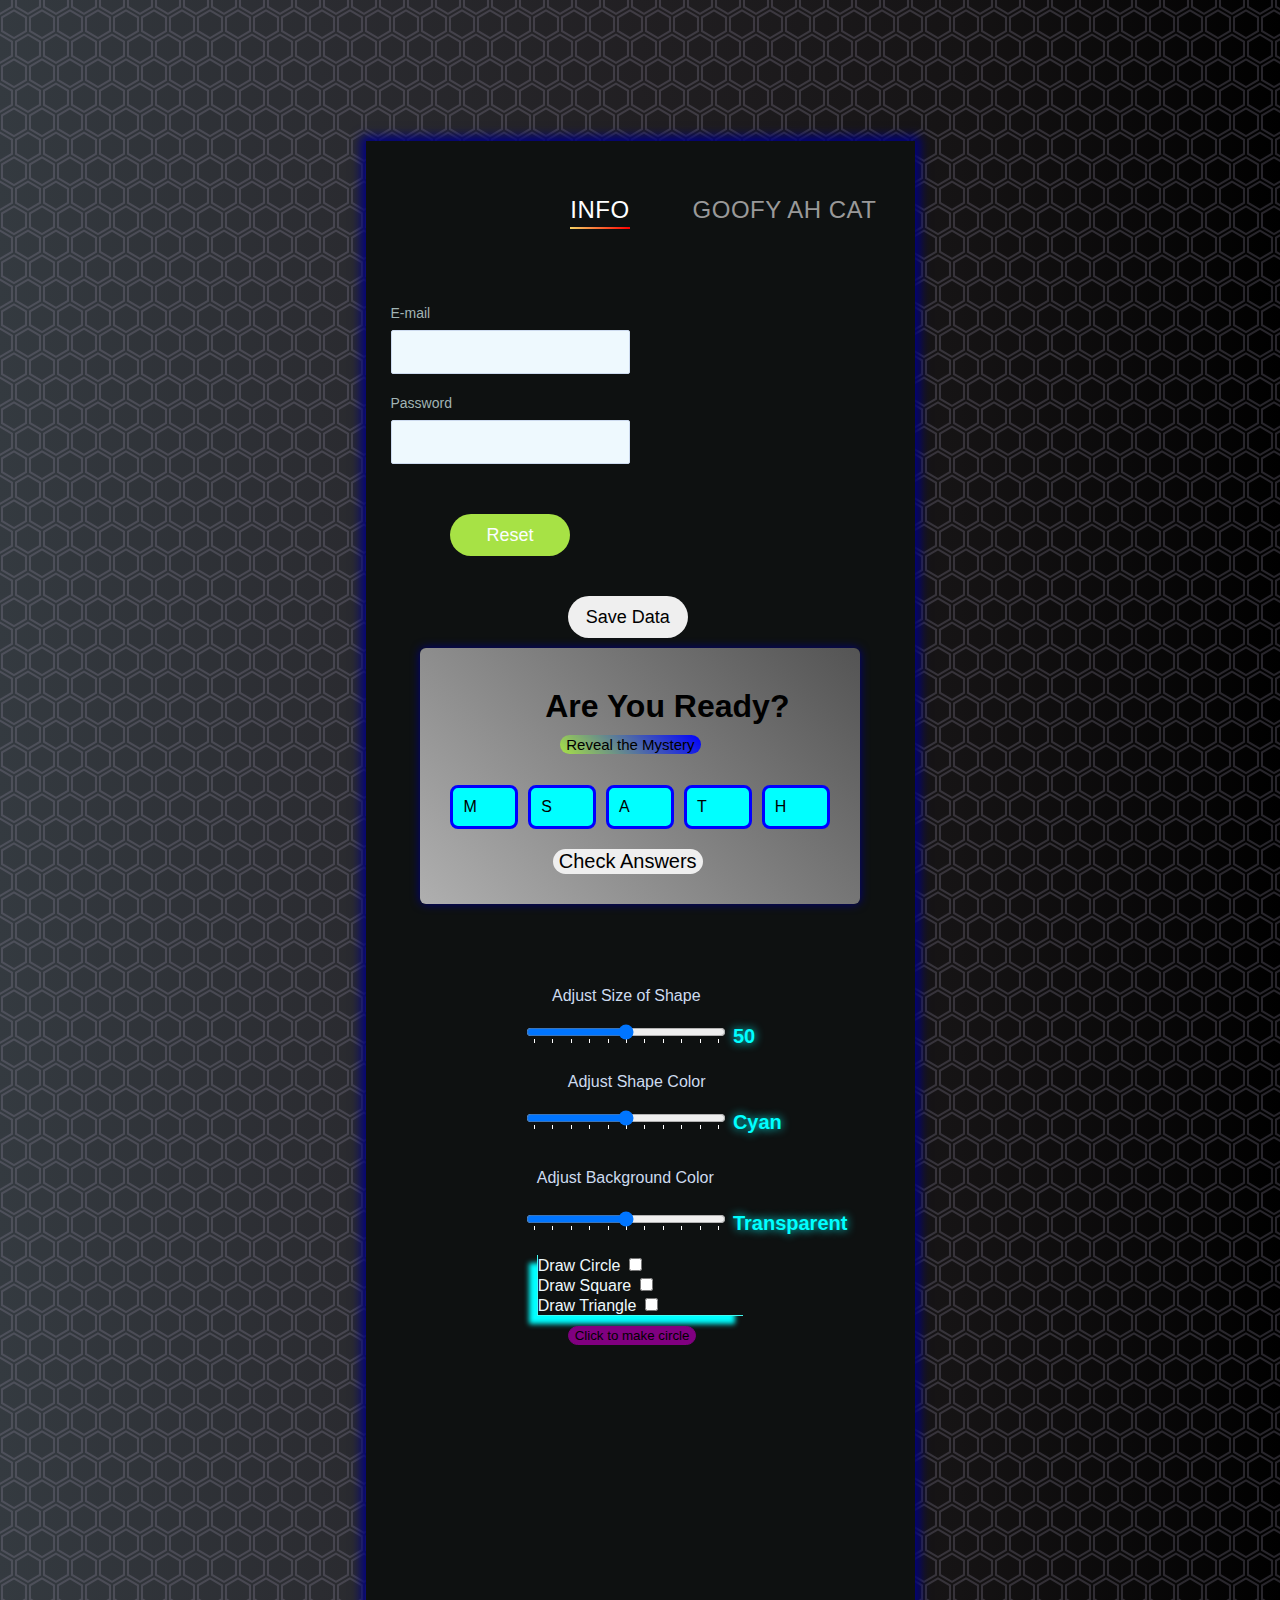
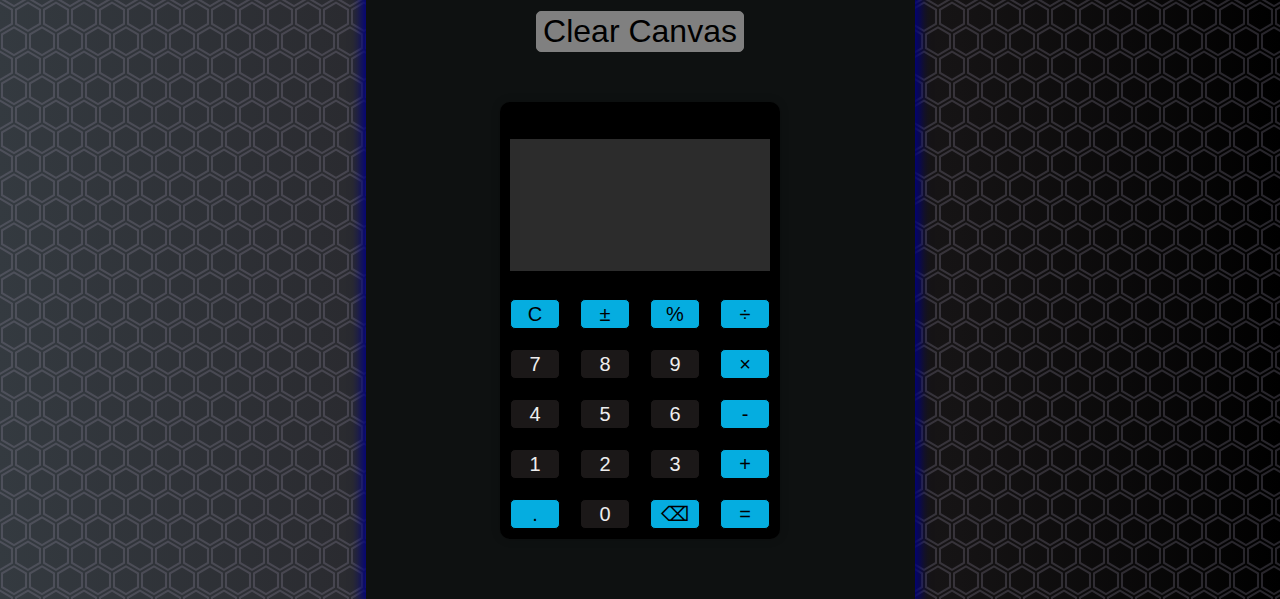
==== commit 5b5bef53: "im kinda dumb" ====
--- a/Html_A/index.html
+++ b/Html_A/index.html
@@ -8,6 +8,7 @@
     <head>
         <meta charset="UTF-8">
         <link href='https://fonts.googleapis.com/css?family=Roboto' rel='stylesheet' type='text/css'>
+        <link rel="stylesheet" href="CalcStyle.css">
         <!-- <link href="./TTT.css" rel="stylesheet"></link> -->
         <link rel="stylesheet" href="./style.css">
 
@@ -167,8 +168,43 @@
             <canvas class="canvas" id="canvas" width="400" height="200"></canvas>
         </div>
         <button type="reset" class="clearCan" id="clearCan" onclick="clearCanvas()">Clear Canvas</button>
+
+        <div class="container2">
+            <section id="displayArea">
+                <div class="currentInput"></div>
+                <div class="answerScreen"></div>
+            </section>
+        
+            <section class="keypadButtons">
+                <button type="button" class="fun_btn" id="clear" value="">C</button>
+                <button type="button" class="fun_btn" id="plusMinus" value="">±</button>
+                <button type="button" class="fun_btn" id="percent" value="%">%</button>
+                <button type="button" class="fun_btn" id="divide" value="/">÷</button>
+                
+                <button type="button" class="calc_btn" id="seven" value="7">7</button>
+                <button type="button" class="calc_btn" id="eight" value="8">8</button>
+                <button type="button" class="calc_btn" id="nine" value="9">9</button>
+                <button type="button" class="fun_btn" id="multiply" value="*">×</button>
+                <button type="button" class="calc_btn" id="four" value="4">4</button>
+                <button type="button" class="calc_btn" id="five" value="5">5</button>
+                <button type="button" class="calc_btn" id="six" value="6">6</button>
+                <button type="button" class="fun_btn" id="subtract" value="-">-</button>
+        
+                
+                <button type="button" class="calc_btn" id="one" value="1">1</button>
+                <button type="button" class="calc_btn" id="two" value="2">2</button>
+                <button type="button" class="calc_btn" id="three" value="3">3</button>
+                <button type="button" class="fun_btn" id="add" value="+">+</button>
+        
+                <button type="button" class="fun_btn" id="decimal" value=".">.</button>
+                <button type="button" class="calc_btn" id="zero" value="0">0</button>
+                <button type="button" class="fun_btn" id="erase" value="">⌫</button>
+                <button type="button" class="fun_btn" id="evaluate" value="=">=</button>
+                
+            </section>
     </section>
     </div>
+    <script src="CalcScript.js"></script>
     <script src="./script.js"></script>
     <!-- <script src="./TTT.js"></script> -->
 </body>
--- a/Html_A/CalcStyle.css
+++ b/Html_A/CalcStyle.css
@@ -0,0 +1,94 @@
+
+.container2 {
+    margin-top: 50px;
+    max-width: 300px;
+    height: auto;
+    background-color: #000;
+    flex-direction: column;
+    justify-content: center;
+    align-items: center;
+    border-radius: 10px;
+    padding: 10px;
+    box-shadow: 0 0 10px 0 rgba(0, 0, 0, 0.2);
+    user-select: none;
+}
+
+#displayArea {
+    width: 100%;
+    margin: 3vh 0;
+    display: grid;
+    grid-template-columns: 100%;
+    grid-template-rows: repeat(2, minmax(40px, auto));
+    word-wrap: break-word;
+    padding-bottom: 20px;
+    border-bottom: 1px solid #000;
+    background-color: rgb(44, 44, 44);
+}
+
+#displayArea .currentInput {
+    text-align: right;
+    height: 8vh;
+    color: #eee;
+    font-size: large;
+    line-height: 2;
+    word-wrap: break-word;
+}
+
+#displayArea .answerScreen {
+    text-align: right;
+    height: 7px;
+    color: grey;
+    font-size: larger;
+    line-height: 3;
+}
+
+.keypadButtons {
+    display: grid;
+    grid: repeat(5,30px) / repeat(4, 50px);
+    grid-row-gap: 20px;
+    grid-column-gap: 20px;
+    transition: all 1 ease;
+    background-color: #000;
+}
+
+.keypadButtons button:hover {
+    /* background-color: black; */
+    transform: scale(1.04);
+    color: white;
+    cursor: pointer;
+}
+
+.keypadButtons .calc_btn:hover {
+    background-color: rgb(54, 51, 51);
+}
+
+.keypadButtons .fun_btn:hover {
+    background-color: rgb(3, 196, 255);
+}
+
+.keypadButtons .calc_btn {
+    background-color: rgb(27, 24, 24);
+    border: 1px solid #000;
+    border-radius: 5px;
+    font-size: 20px;
+    color: #eee;
+    transition: all 1 ease;
+    font-size: 20px;
+}
+
+.keypadButtons .fun_btn {
+    background-color: rgb(5, 173, 224);
+    border: 1px solid #000;
+    border-radius: 5px;
+    font-size: 20px;
+    color: #000;
+    transition: all 1 ease;
+    font-size: 20px;
+}
+
+@media only screen and (max-width: 600px) {
+    body {
+        background-color: #131313;
+        align-items: flex-start;
+    }
+}--- a/Html_A/style.css
+++ b/Html_A/style.css
@@ -23,7 +23,7 @@
   flex-direction: column;
   justify-content: center;
   align-items: center;
-  margin-top: 55%;
+  margin-top: 90rem;
   padding-bottom: 60px;
 }
 
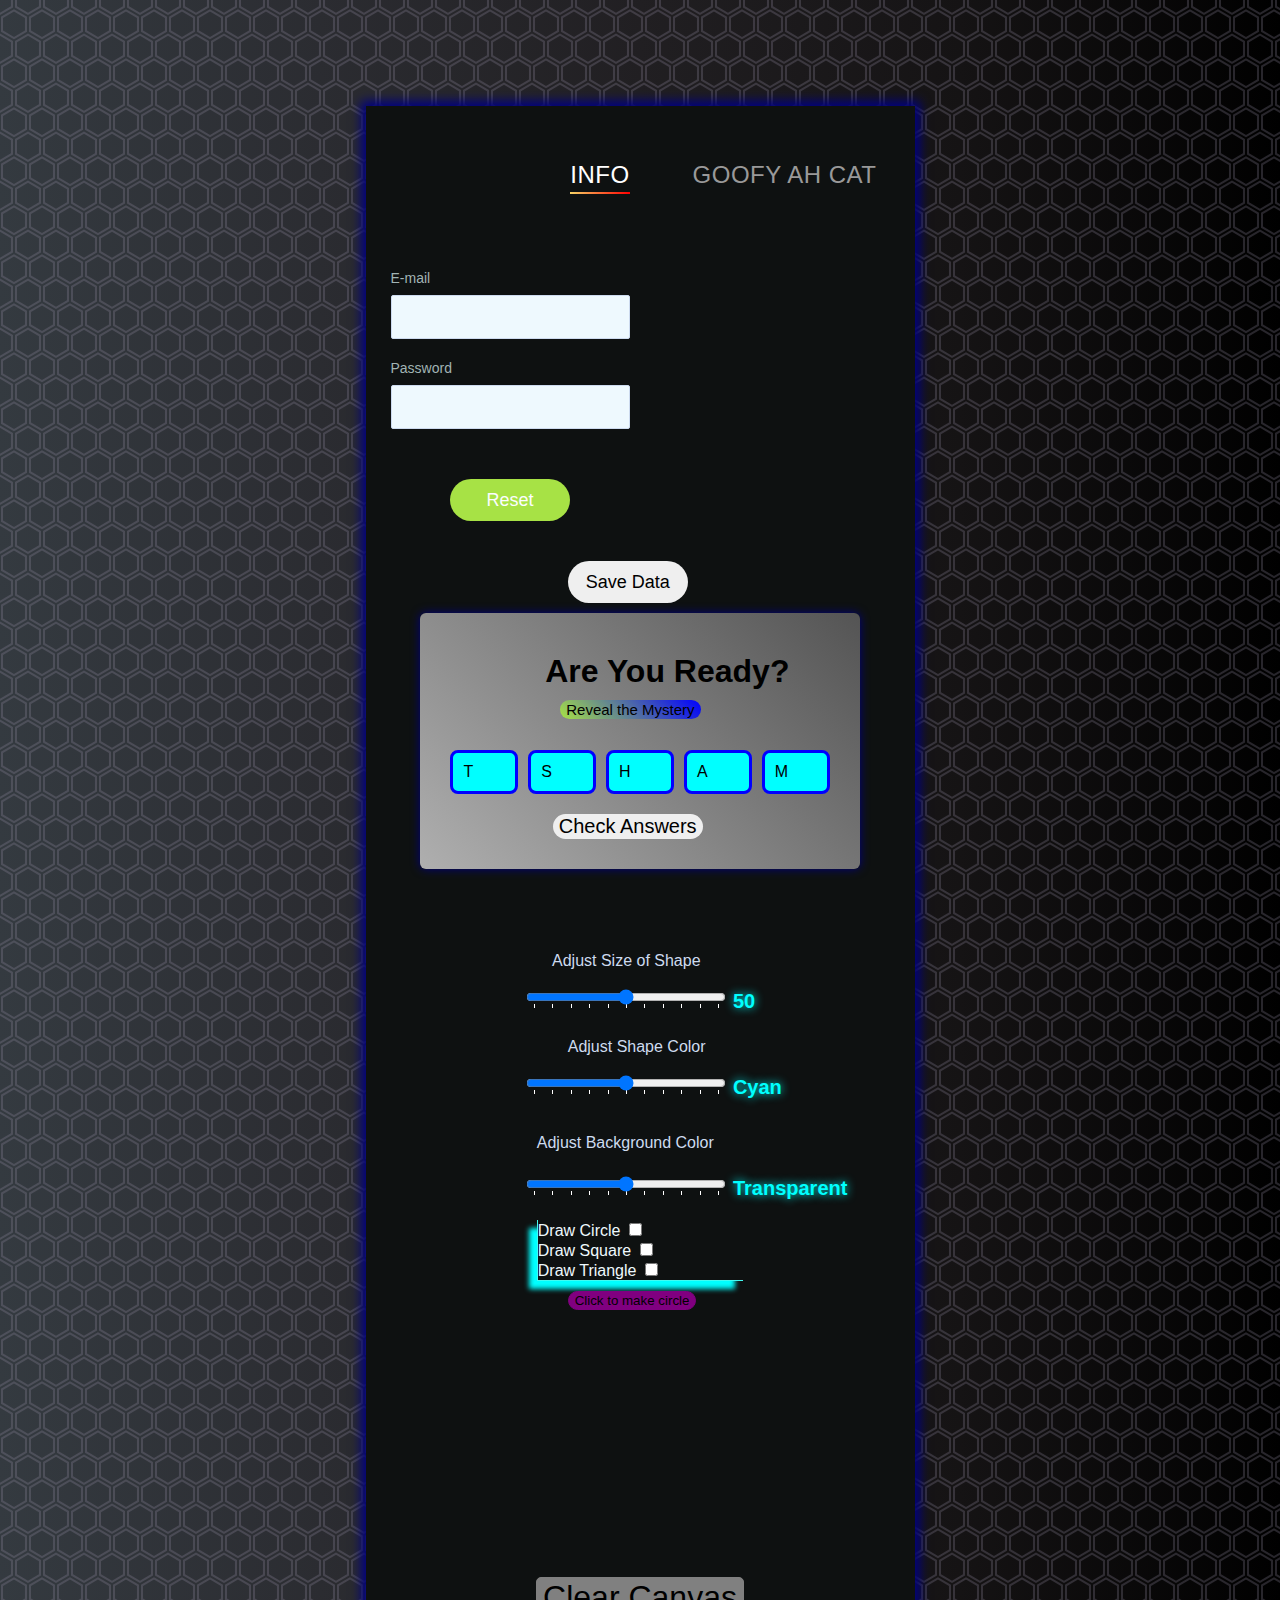
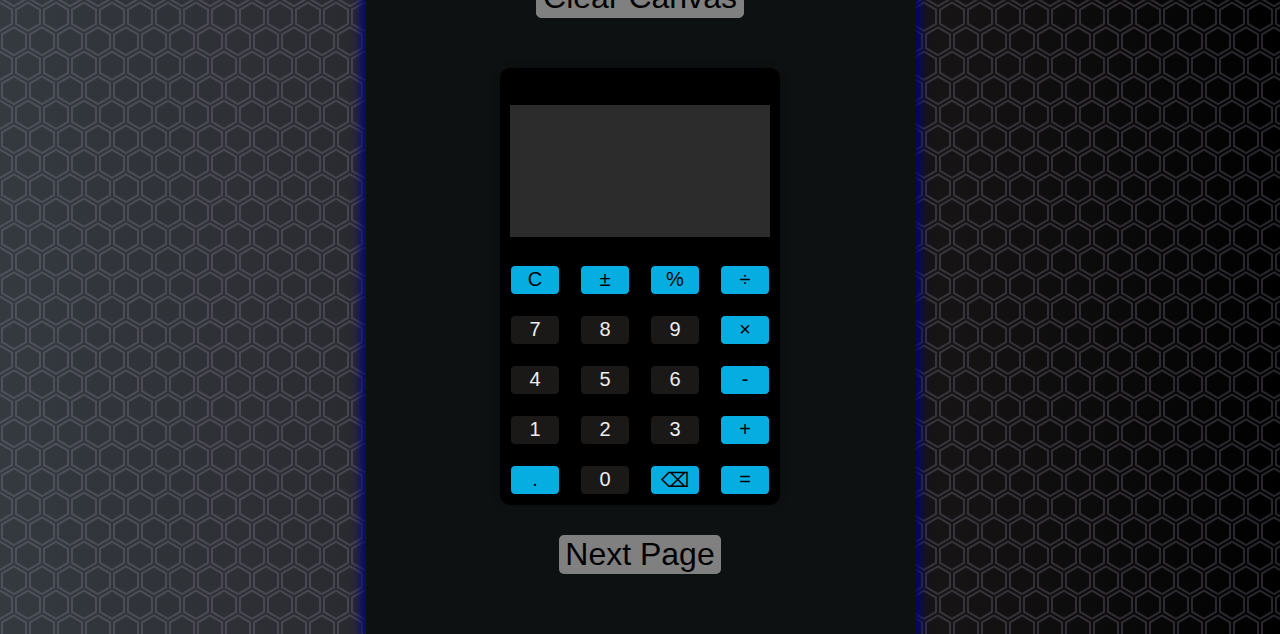
==== commit 2fb9597c: "there's more now" ====
--- a/Html_A/index.html
+++ b/Html_A/index.html
@@ -9,8 +9,9 @@
         <meta charset="UTF-8">
         <link href='https://fonts.googleapis.com/css?family=Roboto' rel='stylesheet' type='text/css'>
         <link rel="stylesheet" href="CalcStyle.css">
-        <!-- <link href="./TTT.css" rel="stylesheet"></link> -->
+        <link rel="stylesheet" href="https://unicons.iconscout.com/release/v4.0.0/css/line.css">
         <link rel="stylesheet" href="./style.css">
+        <link rel="website icon" type="png" href="https://p.kindpng.com/picc/s/456-4566791_perritos-quieres-dog-meme-gif-hd-png-download.png">
 
     </head>
 
@@ -200,8 +201,11 @@
                 <button type="button" class="calc_btn" id="zero" value="0">0</button>
                 <button type="button" class="fun_btn" id="erase" value="">⌫</button>
                 <button type="button" class="fun_btn" id="evaluate" value="=">=</button>
-                
             </section>
+        </div>
+            <a><button type="button" class="nextPage" id="nextPage" onclick="newPage()">Next Page</a>
+            <i class="uil uil-navigator"></i>
+            </button>
     </section>
     </div>
     <script src="CalcScript.js"></script>
--- a/Html_A/style.css
+++ b/Html_A/style.css
@@ -676,6 +676,19 @@
   box-shadow: #FFFF33 0px 0px 10px 0px;
 }
 
+.nextPage {
+  font-size: 2rem;
+  margin-top: 30px;
+  border: #000;
+  border-radius: 5px;
+  background-color: grey;
+}
+
+.nextPage:hover {
+  cursor: pointer;
+  transform: scale(1.1);
+  background-color: rgb(172, 172, 172);
+}
 
 /* 
 .container2 {
